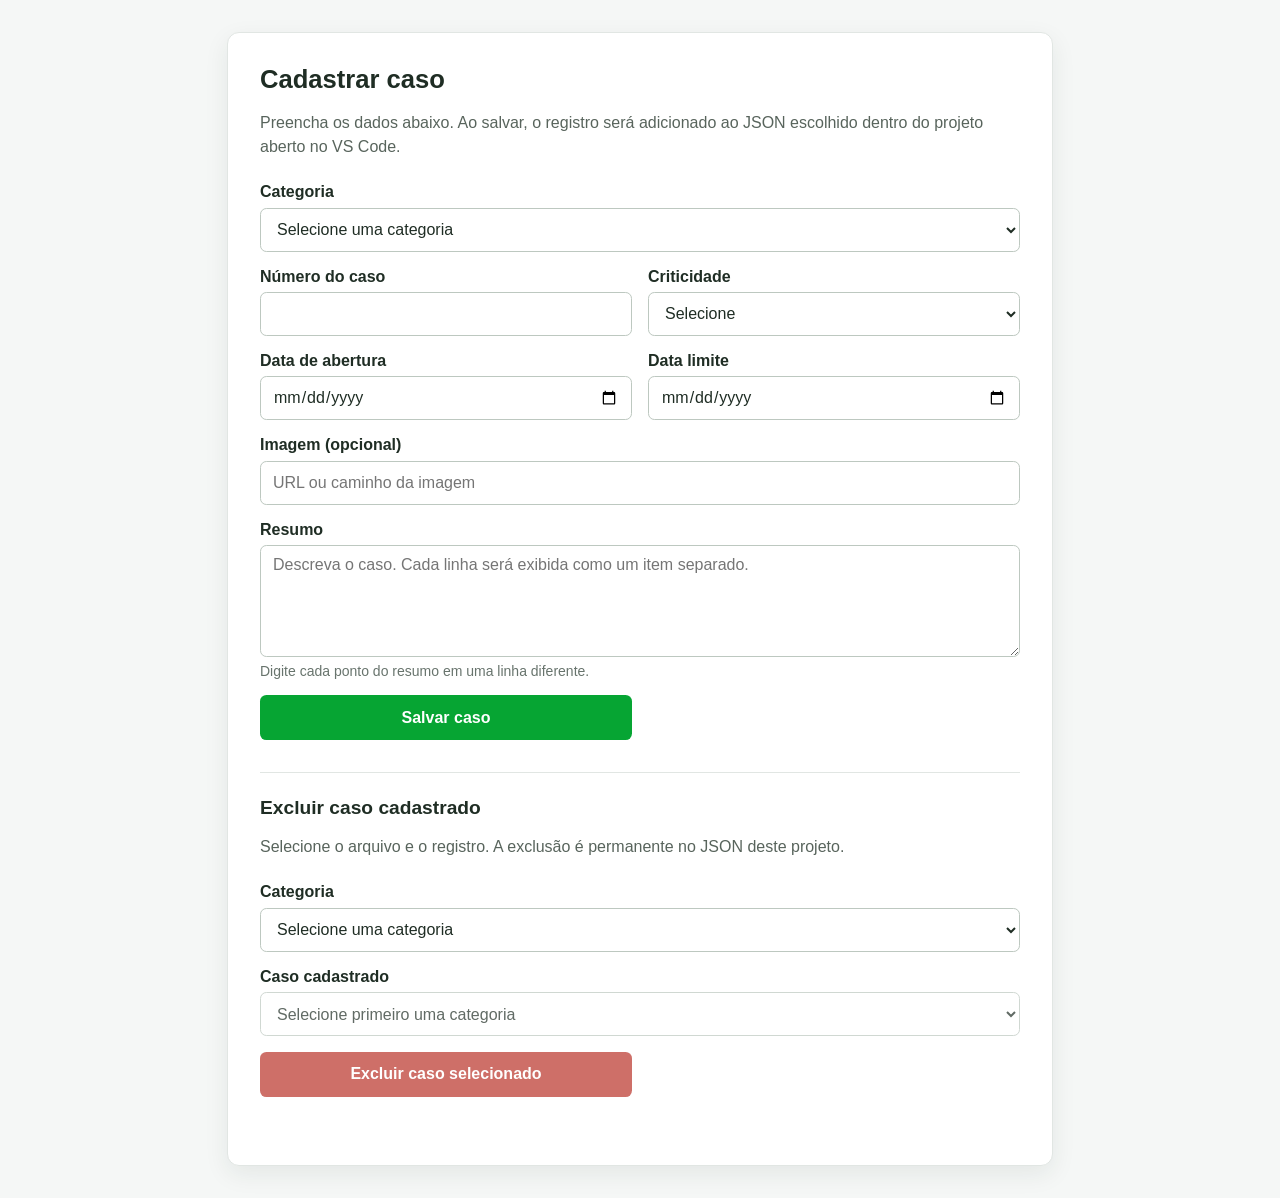
==== tools/cadastro-casos/index.html @ b34e5bcd "atualizações de cadastro e exclusão de dados" ====
<!DOCTYPE html>
<html lang="pt-BR">
<head>
  <!-- Metadados e título da tela local de cadastro. -->
  <meta charset="utf-8">
  <meta name="viewport" content="width=device-width, initial-scale=1">
  <title>Painel PV - Cadastro de caso</title>
  <style>
    /* Estilos locais: esta tela não depende de bibliotecas ou serviços externos. */
    :root {
      font-family: "Segoe UI", Arial, sans-serif;
      color: #1f2d24;
      background: #f5f7f6;
    }
    body {
      margin: 0;
      padding: 2rem 1rem;
    }
    main {
      max-width: 760px;
      margin: 0 auto;
      padding: 2rem;
      background: #fff;
      border: 1px solid #e1e6e3;
      border-radius: 0.75rem;
      box-shadow: 0 0.5rem 1.5rem rgba(31, 45, 36, 0.08);
    }
    h1 {
      margin-top: 0;
      font-size: 1.6rem;
    }
    .intro {
      color: #58645c;
      line-height: 1.5;
    }
    .delete-section {
      margin-top: 2rem;
      padding-top: 1.5rem;
      border-top: 1px solid #e1e6e3;
    }
    .delete-section h2 {
      margin-top: 0;
      font-size: 1.2rem;
    }
    form {
      display: grid;
      grid-template-columns: repeat(2, minmax(0, 1fr));
      gap: 1rem;
      margin-top: 1.5rem;
    }
    .field {
      display: flex;
      flex-direction: column;
      gap: 0.4rem;
    }
    .field-wide {
      grid-column: 1 / -1;
    }
    label {
      font-weight: 650;
    }
    input,
    select,
    textarea {
      box-sizing: border-box;
      width: 100%;
      min-height: 2.75rem;
      padding: 0.65rem 0.75rem;
      border: 1px solid #bdc8c0;
      border-radius: 0.4rem;
      background: #fff;
      color: inherit;
      font: inherit;
    }
    textarea {
      min-height: 7rem;
      resize: vertical;
    }
    input:focus,
    select:focus,
    textarea:focus {
      outline: 3px solid rgba(6, 203, 63, 0.2);
      border-color: #05a534;
    }
    .hint {
      margin: 0;
      color: #68746d;
      font-size: 0.875rem;
    }
    button {
      min-height: 2.8rem;
      padding: 0.65rem 1rem;
      border: 0;
      border-radius: 0.4rem;
      background: #06a533;
      color: #fff;
      font: inherit;
      font-weight: 700;
      cursor: pointer;
    }
    button:disabled {
      cursor: wait;
      opacity: 0.65;
    }
    #status {
      min-height: 1.5rem;
      align-self: center;
      line-height: 1.4;
    }
    #status[data-type="success"] {
      color: #087b2d;
    }
    #status[data-type="error"] {
      color: #b42318;
    }
    .button-danger {
      background: #b42318;
    }
    #delete-status {
      min-height: 1.5rem;
      margin: 0.75rem 0 0;
      line-height: 1.4;
    }
    #delete-status[data-type="success"] {
      color: #087b2d;
    }
    #delete-status[data-type="error"] {
      color: #b42318;
    }
    @media (max-width: 600px) {
      body {
        padding: 1rem 0.6rem;
      }
      main {
        padding: 1.25rem;
      }
      form {
        grid-template-columns: 1fr;
      }
      .field-wide {
        grid-column: auto;
      }
    }
  </style>
</head>
<body>
  <main>
    <h1>Cadastrar caso</h1>
    <p class="intro">
      Preencha os dados abaixo. Ao salvar, o registro será adicionado ao JSON escolhido
      dentro do projeto aberto no VS Code.
    </p>

    <!-- O formulário envia os dados ao servidor local iniciado pela tarefa do VS Code. -->
    <form id="case-form">
      <div class="field field-wide">
        <label for="categoria">Categoria</label>
        <select id="categoria" name="categoria" required>
          <option value="">Selecione uma categoria</option>
          <option value="analises-defeito">Análises de Defeito</option>
          <option value="analises-sugestao">Análises de Sugestões</option>
          <option value="analises-falha">Análises de Falhas no Processo</option>
        </select>
      </div>

      <div class="field">
        <label for="caso">Número do caso</label>
        <input id="caso" name="caso" type="text" maxlength="100" required>
      </div>

      <div class="field">
        <label for="criticidade">Criticidade</label>
        <select id="criticidade" name="criticidade" required>
          <option value="">Selecione</option>
          <option>Baixa</option>
          <option>Média</option>
          <option>Alta</option>
          <option>Muito Alta</option>
        </select>
      </div>

      <div class="field">
        <label for="data-abertura">Data de abertura</label>
        <input id="data-abertura" name="dataAbertura" type="date" required>
      </div>

      <div class="field">
        <label for="data-limite">Data limite</label>
        <input id="data-limite" name="dataLimite" type="date" required>
      </div>

      <div class="field field-wide">
        <label for="imagem">Imagem (opcional)</label>
        <input id="imagem" name="imagem" type="text" maxlength="2048" placeholder="URL ou caminho da imagem">
      </div>

      <div class="field field-wide">
        <label for="resumo">Resumo</label>
        <textarea id="resumo" name="resumo" required
          placeholder="Descreva o caso. Cada linha será exibida como um item separado."></textarea>
        <p class="hint">Digite cada ponto do resumo em uma linha diferente.</p>
      </div>

      <button id="submit-button" type="submit">Salvar caso</button>
      <div id="status" role="status" aria-live="polite"></div>
    </form>

    <!-- A exclusão usa a categoria, o registro escolhido e sua impressão atual para evitar alvos desatualizados. -->
    <section class="delete-section" aria-labelledby="delete-title">
      <h2 id="delete-title">Excluir caso cadastrado</h2>
      <p class="intro">Selecione o arquivo e o registro. A exclusão é permanente no JSON deste projeto.</p>
      <form id="delete-form">
        <div class="field field-wide">
          <label for="delete-category">Categoria</label>
          <select id="delete-category" name="categoria" required>
            <option value="">Selecione uma categoria</option>
            <option value="analises-defeito">Análises de Defeito</option>
            <option value="analises-sugestao">Análises de Sugestões</option>
            <option value="analises-falha">Análises de Falhas no Processo</option>
          </select>
        </div>
        <div class="field field-wide">
          <label for="delete-record">Caso cadastrado</label>
          <select id="delete-record" name="registro" required disabled>
            <option value="">Selecione primeiro uma categoria</option>
          </select>
        </div>
        <button id="delete-button" class="button-danger" type="submit" disabled>Excluir caso selecionado</button>
      </form>
      <p id="delete-status" role="status" aria-live="polite"></p>
    </section>
  </main>

  <script>
    // Converte a data ISO do navegador para o formato de texto esperado pelo servidor.
    function toDateParts(value) {
      return value ? value.split('-').map(Number) : [];
    }

    // Envia o formulário e apresenta o resultado sem recarregar a página.
    document.getElementById('case-form').addEventListener('submit', async (event) => {
      event.preventDefault();

      const form = event.currentTarget;
      const button = document.getElementById('submit-button');
      const status = document.getElementById('status');
      const formData = new FormData(form);
      const abertura = toDateParts(formData.get('dataAbertura'));
      const limite = toDateParts(formData.get('dataLimite'));
      const payload = {
        categoria: formData.get('categoria'),
        caso: formData.get('caso'),
        criticidade: formData.get('criticidade'),
        dataAbertura: abertura.length ? `${abertura[0]}-${String(abertura[1]).padStart(2, '0')}-${String(abertura[2]).padStart(2, '0')}` : '',
        dataLimite: limite.length ? `${limite[0]}-${String(limite[1]).padStart(2, '0')}-${String(limite[2]).padStart(2, '0')}` : '',
        imagem: formData.get('imagem'),
        resumo: String(formData.get('resumo') || '').split(/\r?\n/)
      };

      button.disabled = true;
      status.dataset.type = '';
      status.textContent = 'Salvando...';

      try {
        const response = await fetch('/api/casos', {
          method: 'POST',
          headers: { 'Content-Type': 'application/json' },
          body: JSON.stringify(payload)
        });
        const result = await response.json();
        if (!response.ok) {
          throw new Error(result.error || 'Não foi possível salvar o caso.');
        }

        status.dataset.type = 'success';
        status.textContent = `${result.message} A alteração está disponível no Source Control do VS Code.`;
        form.reset();
      } catch (error) {
        status.dataset.type = 'error';
        status.textContent = error.message || 'Falha ao conectar com o servidor local.';
      } finally {
        button.disabled = false;
      }
    });

    // Consulta a lista atual da categoria e preenche o seletor de exclusão.
    async function loadCasesForDeletion() {
      const category = document.getElementById('delete-category').value;
      const select = document.getElementById('delete-record');
      const button = document.getElementById('delete-button');
      const status = document.getElementById('delete-status');
      select.replaceChildren(new Option(category ? 'Carregando casos...' : 'Selecione primeiro uma categoria', ''));
      select.disabled = true;
      button.disabled = true;
      status.textContent = '';
      status.dataset.type = '';
      if (!category) {
        return;
      }

      try {
        const response = await fetch(`/api/casos?categoria=${encodeURIComponent(category)}`);
        const result = await response.json();
        if (!response.ok) {
          throw new Error(result.error || 'Não foi possível carregar os casos.');
        }

        select.replaceChildren(new Option(
          result.cases.length ? 'Selecione um caso' : 'Não há casos cadastrados nesta categoria',
          ''
        ));
        result.cases.forEach((record) => {
          const option = new Option(record.label, String(record.index));
          option.dataset.fingerprint = record.fingerprint;
          select.add(option);
        });
        select.disabled = result.cases.length === 0;
      } catch (error) {
        select.replaceChildren(new Option('Falha ao carregar os casos', ''));
        status.dataset.type = 'error';
        status.textContent = error.message || 'Falha ao conectar com o servidor local.';
      }
    }

    // Habilita exclusão somente depois que um registro válido estiver selecionado.
    document.getElementById('delete-category').addEventListener('change', loadCasesForDeletion);
    document.getElementById('delete-record').addEventListener('change', (event) => {
      document.getElementById('delete-button').disabled = !event.currentTarget.value;
    });

    // Exige confirmação explícita antes de apagar o registro selecionado do JSON.
    document.getElementById('delete-form').addEventListener('submit', async (event) => {
      event.preventDefault();

      const category = document.getElementById('delete-category').value;
      const select = document.getElementById('delete-record');
      const option = select.selectedOptions[0];
      const status = document.getElementById('delete-status');
      const button = document.getElementById('delete-button');
      if (!option || !select.value || !window.confirm(`Excluir ${option.textContent}? Esta ação não pode ser desfeita.`)) {
        return;
      }

      button.disabled = true;
      status.dataset.type = '';
      status.textContent = 'Excluindo...';

      try {
        const response = await fetch('/api/casos', {
          method: 'DELETE',
          headers: { 'Content-Type': 'application/json' },
          body: JSON.stringify({
            categoria: category,
            index: Number(select.value),
            fingerprint: option.dataset.fingerprint
          })
        });
        const result = await response.json();
        if (!response.ok) {
          throw new Error(result.error || 'Não foi possível excluir o caso.');
        }

        const successMessage = result.message;
        await loadCasesForDeletion();
        status.dataset.type = 'success';
        status.textContent = successMessage;
      } catch (error) {
        status.dataset.type = 'error';
        status.textContent = error.message || 'Falha ao conectar com o servidor local.';
      } finally {
        button.disabled = !select.value;
      }
    });
  </script>
</body>
</html>
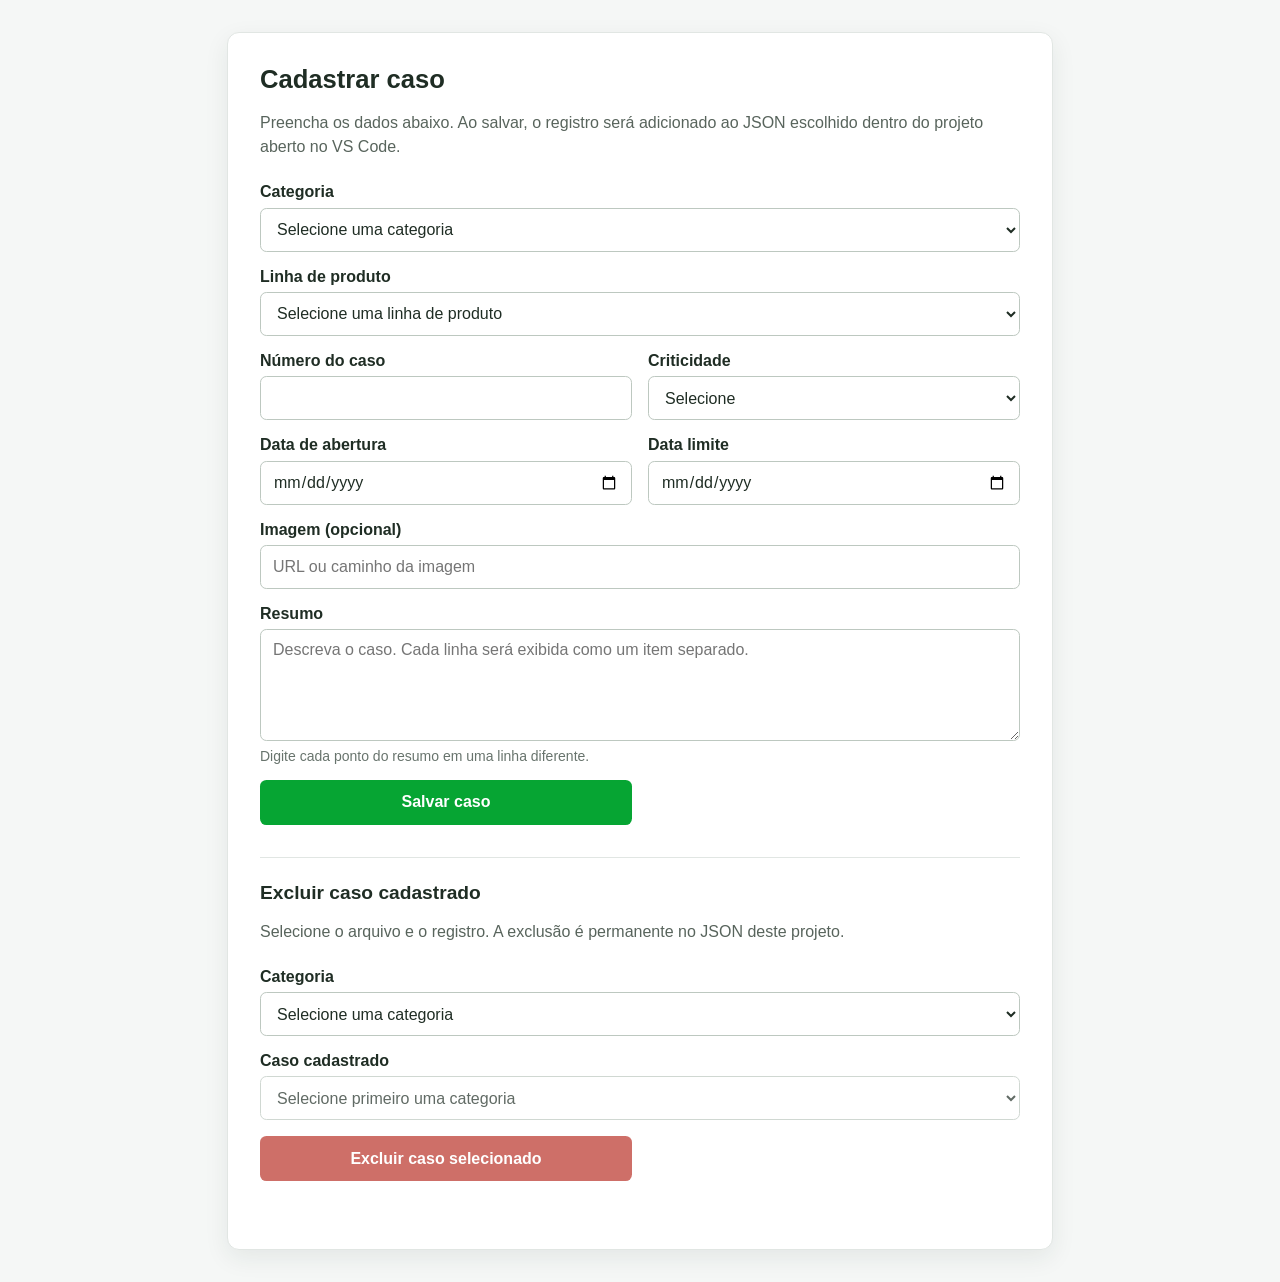
==== commit c4017eb7: "Criação de README Implementado filtro de categorias Ajustes na interface de preenchimento" ====
--- a/tools/cadastro-casos/index.html
+++ b/tools/cadastro-casos/index.html
@@ -33,6 +33,19 @@
       color: #58645c;
       line-height: 1.5;
     }
+    .environment-warning {
+      margin: 1rem 0;
+      padding: 1rem;
+      border: 1px solid #e6a700;
+      border-radius: 0.4rem;
+      background: #fff8e1;
+      color: #594300;
+      line-height: 1.5;
+    }
+    .environment-warning a {
+      color: inherit;
+      font-weight: 700;
+    }
     .delete-section {
       margin-top: 2rem;
       padding-top: 1.5rem;
@@ -150,6 +163,12 @@
       Preencha os dados abaixo. Ao salvar, o registro será adicionado ao JSON escolhido
       dentro do projeto aberto no VS Code.
     </p>
+    <div id="environment-warning" class="environment-warning" role="alert" hidden>
+      Para listar, cadastrar ou excluir casos, abra esta ferramenta pelo servidor local.
+      Inicie a tarefa <strong>Iniciar formulário de casos</strong> no VS Code e acesse
+      <a href="http://127.0.0.1:4179/">http://127.0.0.1:4179/</a>.
+      Abrir este arquivo diretamente (file://) impede a comunicação com a API.
+    </div>
 
     <!-- O formulário envia os dados ao servidor local iniciado pela tarefa do VS Code. -->
     <form id="case-form">
@@ -160,6 +179,16 @@
           <option value="analises-defeito">Análises de Defeito</option>
           <option value="analises-sugestao">Análises de Sugestões</option>
           <option value="analises-falha">Análises de Falhas no Processo</option>
+        </select>
+      </div>
+
+      <div class="field field-wide">
+        <label for="linha-produto">Linha de produto</label>
+        <select id="linha-produto" name="linhaProduto" required>
+          <option value="">Selecione uma linha de produto</option>
+          <option>Alarmes</option>
+          <option>Sensores</option>
+          <option>Guardian</option>
         </select>
       </div>
 
@@ -232,6 +261,15 @@
   </main>
 
   <script>
+    // O navegador não permite que uma página file:// acesse a API local por caminhos relativos.
+    if (window.location.protocol === 'file:') {
+      document.getElementById('environment-warning').hidden = false;
+      document.querySelectorAll('#case-form input, #case-form select, #case-form textarea, #case-form button, ' +
+        '#delete-form select, #delete-form button').forEach((control) => {
+        control.disabled = true;
+      });
+    }
+
     // Converte a data ISO do navegador para o formato de texto esperado pelo servidor.
     function toDateParts(value) {
       return value ? value.split('-').map(Number) : [];
@@ -249,6 +287,7 @@
       const limite = toDateParts(formData.get('dataLimite'));
       const payload = {
         categoria: formData.get('categoria'),
+        linhaProduto: formData.get('linhaProduto'),
         caso: formData.get('caso'),
         criticidade: formData.get('criticidade'),
         dataAbertura: abertura.length ? `${abertura[0]}-${String(abertura[1]).padStart(2, '0')}-${String(abertura[2]).padStart(2, '0')}` : '',
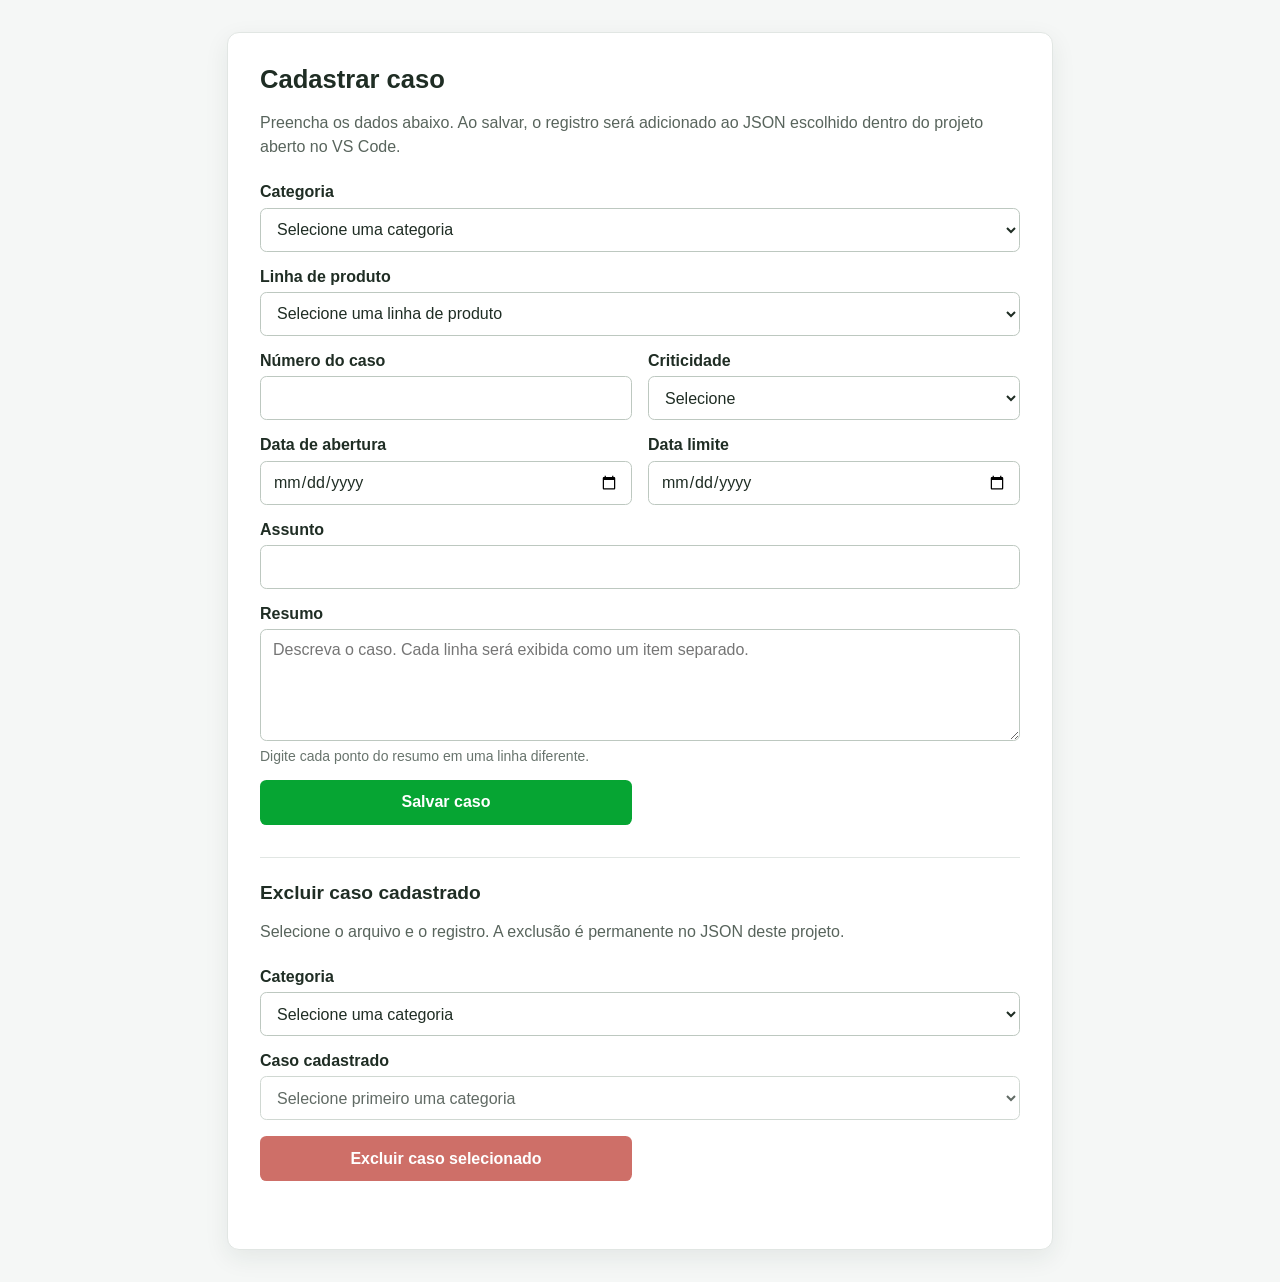
==== commit 0002f1b0: "ALterações nos cadastros, para exibir assunto" ====
--- a/tools/cadastro-casos/index.html
+++ b/tools/cadastro-casos/index.html
@@ -219,8 +219,8 @@
       </div>
 
       <div class="field field-wide">
-        <label for="imagem">Imagem (opcional)</label>
-        <input id="imagem" name="imagem" type="text" maxlength="2048" placeholder="URL ou caminho da imagem">
+        <label for="assunto">Assunto</label>
+        <input id="assunto" name="assunto" type="text" maxlength="200" required>
       </div>
 
       <div class="field field-wide">
@@ -289,10 +289,10 @@
         categoria: formData.get('categoria'),
         linhaProduto: formData.get('linhaProduto'),
         caso: formData.get('caso'),
+        assunto: formData.get('assunto'),
         criticidade: formData.get('criticidade'),
         dataAbertura: abertura.length ? `${abertura[0]}-${String(abertura[1]).padStart(2, '0')}-${String(abertura[2]).padStart(2, '0')}` : '',
         dataLimite: limite.length ? `${limite[0]}-${String(limite[1]).padStart(2, '0')}-${String(limite[2]).padStart(2, '0')}` : '',
-        imagem: formData.get('imagem'),
         resumo: String(formData.get('resumo') || '').split(/\r?\n/)
       };
 
